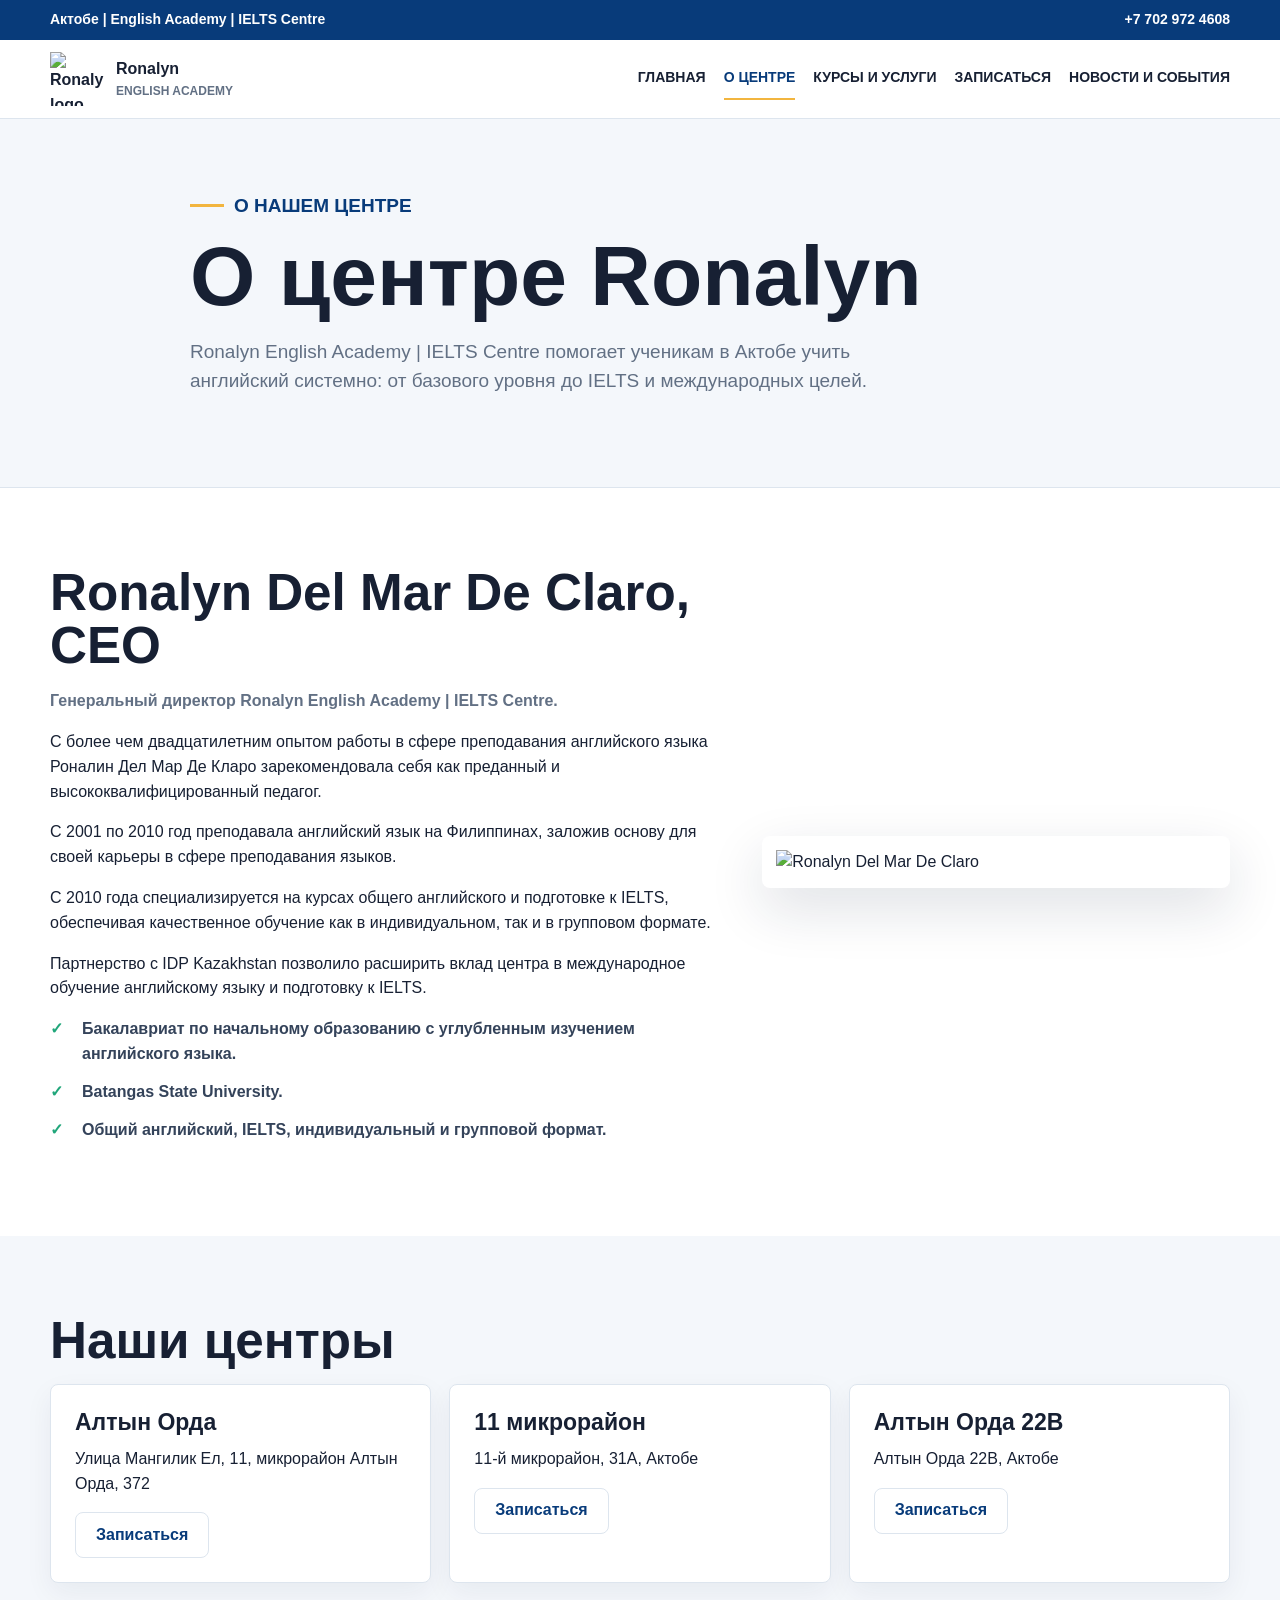
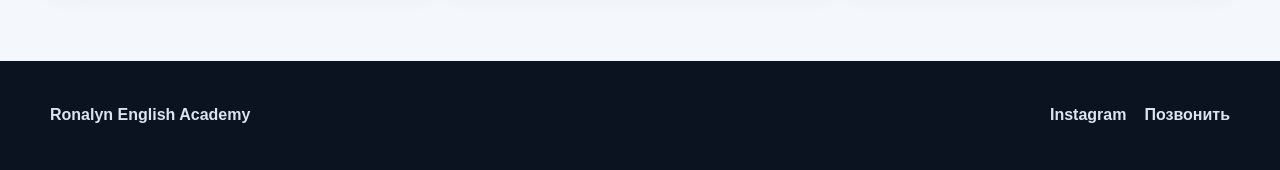
==== about.html @ 09c352d6 "ronalyn first commit" ====
<!doctype html>
<html lang="ru">
<head>
  <meta charset="utf-8">
  <meta name="viewport" content="width=device-width, initial-scale=1">
  <title>О центре | Ronalyn English Academy</title>
  <link rel="stylesheet" href="style.css">
</head>
<body>
  <header class="top">
    <div class="bar"><span>Актобе | English Academy | IELTS Centre</span><a href="tel:+77029724608">+7 702 972 4608</a></div>
    <nav class="nav">
      <a class="brand" href="index.html"><img src="https://static.wixstatic.com/media/af51fd_1a25b10bc0be4569b684b99e322eba43~mv2.png/v1/fill/w_151,h_144,al_c,q_85,usm_0.66_1.00_0.01,enc_avif,quality_auto/%D0%98%D0%B7%D0%BE%D0%B1%D1%80%D0%B0%D0%B6%D0%B5%D0%BD%D0%B8%D0%B5_WhatsApp_2025-06-28_%D0%B2_20_06_30_77cd9bc2-removebg-preview%20(1).png" alt="Ronalyn logo"><span>Ronalyn <small>English Academy</small></span></a>
      <button class="menu" type="button" aria-label="Открыть меню" aria-expanded="false">☰</button>
      <div class="links"><a href="index.html">Главная</a><a class="active" href="about.html">О центре</a><a href="courses.html">Курсы и услуги</a><a href="signup.html">Записаться</a><a href="news.html">Новости и события</a></div>
    </nav>
  </header>
  <main>
    <section class="page-hero"><div class="wrap"><p class="eyebrow dark">О нашем центре</p><h1>О центре Ronalyn</h1><p>Ronalyn English Academy | IELTS Centre помогает ученикам в Актобе учить английский системно: от базового уровня до IELTS и международных целей.</p></div></section>
    <section class="section">
      <div class="wrap split">
        <div>
          <h2>Ronalyn Del Mar De Claro, CEO</h2>
          <p class="muted"><strong>Генеральный директор Ronalyn English Academy | IELTS Centre.</strong></p>
          <p>С более чем двадцатилетним опытом работы в сфере преподавания английского языка Роналин Дел Мар Де Кларо зарекомендовала себя как преданный и высококвалифицированный педагог.</p>
          <p>С 2001 по 2010 год преподавала английский язык на Филиппинах, заложив основу для своей карьеры в сфере преподавания языков.</p>
          <p>С 2010 года специализируется на курсах общего английского и подготовке к IELTS, обеспечивая качественное обучение как в индивидуальном, так и в групповом формате.</p>
          <p>Партнерство с IDP Kazakhstan позволило расширить вклад центра в международное обучение английскому языку и подготовку к IELTS.</p>
          <ul class="ticks"><li>Бакалавриат по начальному образованию с углубленным изучением английского языка.</li><li>Batangas State University.</li><li>Общий английский, IELTS, индивидуальный и групповой формат.</li></ul>
        </div>
        <img class="page-img" src="https://static.wixstatic.com/media/af51fd_d5e7bf82bfbf43d5bb60b14fc044fbf9~mv2.png/v1/crop/x_57,y_30,w_558,h_516/fill/w_343,h_317,al_c,q_85,usm_0.66_1.00_0.01,enc_avif,quality_auto/%D0%B8%D0%B7%D0%BE%D0%B1%D1%80%D0%B0%D0%B6%D0%B5%D0%BD%D0%B8%D0%B5_2025-07-22_012725931.png" alt="Ronalyn Del Mar De Claro">
      </div>
    </section>
    <section class="section pale">
      <div class="wrap">
        <h2>Наши центры</h2>
        <div class="cards three">
          <div class="address"><h3>Алтын Орда</h3><p>Улица Мангилик Ел, 11, микрорайон Алтын Орда, 372</p><a class="btn ghost dark" href="signup.html">Записаться</a></div>
          <div class="address"><h3>11 микрорайон</h3><p>11-й микрорайон, 31А, Актобе</p><a class="btn ghost dark" href="signup.html">Записаться</a></div>
          <div class="address"><h3>Алтын Орда 22В</h3><p>Алтын Орда 22В, Актобе</p><a class="btn ghost dark" href="signup.html">Записаться</a></div>
        </div>
      </div>
    </section>
  </main>
  <footer class="footer"><div class="wrap footer-grid"><strong>Ronalyn English Academy</strong><div><a href="https://www.instagram.com/ronalyn_aktobe/" target="_blank" rel="noopener">Instagram</a><a href="tel:+77029724608">Позвонить</a></div></div></footer>
  <script src="script.js"></script>
</body>
</html>
---- style.css ----
:root {
  --ink: #172033;
  --muted: #627084;
  --blue: #0d63ce;
  --navy: #083b7a;
  --gold: #f2b53f;
  --green: #20a67a;
  --paper: #fff;
  --pale: #f4f7fb;
  --line: #dde5ee;
  --shadow: 0 20px 55px rgba(19, 36, 66, .14);
  --radius: 8px;
  --max: 1180px;
}

* { box-sizing: border-box; }
html { scroll-behavior: smooth; }
body {
  margin: 0;
  color: var(--ink);
  background: var(--paper);
  font-family: Inter, Arial, Helvetica, sans-serif;
  line-height: 1.55;
  overflow-x: hidden;
}
img { display: block; max-width: 100%; }
a { color: inherit; text-decoration: none; }
.wrap, .bar, .nav { width: calc(100% - 40px); max-width: var(--max); margin: 0 auto; }
.bar {
  min-height: 40px;
  display: flex;
  align-items: center;
  justify-content: space-between;
  gap: 16px;
  color: #fff;
  font-size: 14px;
  font-weight: 800;
}
.top { position: sticky; top: 0; z-index: 30; background: #fff; box-shadow: 0 1px 0 var(--line); }
.top::before { content: ""; display: block; height: 40px; background: var(--navy); position: absolute; inset: 0 0 auto; z-index: -1; }
.nav { min-height: 78px; display: flex; align-items: center; gap: 24px; justify-content: space-between; background: #fff; }
.brand { display: flex; align-items: center; gap: 12px; min-width: 0; font-weight: 900; }
.brand img { width: 54px; height: 54px; object-fit: contain; }
.brand small { display: block; color: var(--muted); font-size: 12px; text-transform: uppercase; }
.links { display: flex; align-items: center; gap: 18px; font-size: 14px; font-weight: 900; text-transform: uppercase; }
.links a { padding: 9px 0; border-bottom: 2px solid transparent; }
.links a:hover, .links .active { border-color: var(--gold); color: var(--navy); }
.menu { display: none; width: 44px; height: 44px; flex: 0 0 44px; border: 1px solid var(--line); border-radius: var(--radius); background: #fff; font-size: 24px; font-weight: 900; }
.hero {
  min-height: calc(100vh - 118px);
  display: grid;
  align-items: center;
  color: #fff;
  background: linear-gradient(90deg, rgba(7, 24, 51, .9), rgba(7, 24, 51, .55), rgba(7, 24, 51, .18)),
    url("https://static.wixstatic.com/media/af51fd_ee7fa01b382d435dbd437e3c18b82574~mv2.jpg/v1/crop/x_433,y_713,w_2591,h_2488/fill/w_1200,h_820,al_c,q_85,usm_0.66_1.00_0.01,enc_avif,quality_auto/IMG_1875.jpg") center/cover;
}
.hero-grid, .split { display: grid; grid-template-columns: minmax(0, 1fr) minmax(320px, .7fr); gap: 44px; align-items: center; }
.hero-grid { padding: 86px 0 54px; align-items: end; }
.eyebrow { display: inline-flex; align-items: center; gap: 10px; margin: 0 0 16px; color: #dfeaff; font-size: 13px; font-weight: 900; text-transform: uppercase; }
.eyebrow::before { content: ""; width: 34px; height: 3px; background: var(--gold); }
.eyebrow.dark { color: var(--navy); }
h1, h2, h3, p { margin-top: 0; overflow-wrap: anywhere; }
h1 { max-width: 850px; margin-bottom: 20px; font-size: clamp(44px, 7vw, 84px); line-height: .96; letter-spacing: 0; }
h2 { margin-bottom: 16px; font-size: clamp(32px, 4vw, 54px); line-height: 1.05; letter-spacing: 0; }
h3 { margin-bottom: 10px; font-size: 23px; line-height: 1.2; }
.lead { max-width: 700px; color: #eef5ff; font-size: 20px; }
.muted, .card p, .form-box p, .news p { color: var(--muted); }
.actions { display: flex; flex-wrap: wrap; gap: 12px; margin-top: 30px; }
.btn {
  display: inline-flex;
  align-items: center;
  justify-content: center;
  min-height: 46px;
  padding: 0 20px;
  border: 1px solid transparent;
  border-radius: var(--radius);
  background: var(--blue);
  color: #fff;
  font-weight: 900;
}
.btn:hover { background: var(--navy); box-shadow: 0 14px 28px rgba(13, 99, 206, .25); }
.btn.ghost { background: #fff; color: var(--navy); border-color: var(--line); }
.btn.ghost.dark { background: transparent; }
.btn.small { min-height: 42px; }
.glass { padding: 24px; border: 1px solid rgba(255,255,255,.25); border-radius: var(--radius); background: rgba(255,255,255,.13); backdrop-filter: blur(14px); }
.glass strong { display: block; margin-bottom: 10px; font-size: 26px; line-height: 1.15; }
.section { padding: 78px 0; }
.pale { background: var(--pale); }
.title-row { display: flex; justify-content: space-between; align-items: end; gap: 20px; margin-bottom: 30px; }
.cards { display: grid; gap: 18px; }
.three { grid-template-columns: repeat(3, minmax(0, 1fr)); }
.two { grid-template-columns: repeat(2, minmax(0, 1fr)); }
.card, .form-box, .news, .address {
  display: block;
  min-height: 100%;
  padding: 24px;
  border: 1px solid var(--line);
  border-radius: var(--radius);
  background: #fff;
  box-shadow: 0 10px 28px rgba(18, 37, 68, .06);
}
.card-img, .page-img {
  width: 100%;
  border-radius: var(--radius);
  object-fit: cover;
  box-shadow: var(--shadow);
}
.card-img {
  height: 184px;
  margin: -24px -24px 20px;
  width: calc(100% + 48px);
  border-radius: var(--radius) var(--radius) 0 0;
  box-shadow: none;
}
.page-img {
  max-height: 430px;
  object-fit: contain;
  background: #fff;
  padding: 14px;
}
.card span { display: inline-flex; margin-bottom: 14px; padding: 7px 10px; border-radius: 999px; background: rgba(13,99,206,.1); color: var(--navy); font-size: 12px; font-weight: 900; text-transform: uppercase; }
.badge { display: inline-flex; margin-bottom: 14px; padding: 7px 10px; border-radius: 999px; background: rgba(13,99,206,.1); color: var(--navy); font-size: 12px; font-weight: 900; text-transform: uppercase; }
.card:hover { transform: translateY(-2px); box-shadow: var(--shadow); }
.ticks { display: grid; gap: 13px; padding: 0; list-style: none; }
.ticks li { padding-left: 32px; position: relative; font-weight: 800; color: #34435a; }
.ticks li::before { content: "✓"; position: absolute; left: 0; top: 0; color: var(--green); font-weight: 900; }
.photos { display: grid; grid-template-columns: 1fr 1fr; gap: 14px; }
.photos img { width: 100%; height: 390px; object-fit: cover; border-radius: var(--radius); box-shadow: var(--shadow); }
.ielts { background: #071e3d; color: #fff; }
.ielts p { color: #d7e4f5; }
.idp { padding: 18px; border-radius: var(--radius); background: #fff; box-shadow: var(--shadow); }
.page-hero { padding: 72px 0; background: var(--pale); border-bottom: 1px solid var(--line); }
.page-hero .wrap { max-width: 900px; }
.page-hero p { max-width: 720px; color: var(--muted); font-size: 19px; }
.form-grid { display: grid; grid-template-columns: minmax(0, .8fr) minmax(0, 1.2fr); gap: 24px; align-items: start; }
.form-box input, .form-box select, .form-box textarea {
  width: 100%;
  min-height: 46px;
  margin-bottom: 12px;
  padding: 12px;
  border: 1px solid var(--line);
  border-radius: var(--radius);
  font: inherit;
}
.form-box textarea { min-height: 120px; resize: vertical; }
.footer { padding: 42px 0; background: #0b1320; color: #dce4ef; }
.footer-grid { display: flex; justify-content: space-between; gap: 20px; align-items: center; }
.footer a { margin-left: 18px; font-weight: 900; }
.contact-actions {
  display: flex;
  flex-wrap: wrap;
  gap: 10px;
  margin-top: 18px;
}
.btn.whatsapp {
  background: #20a67a;
}
.btn.whatsapp:hover {
  background: #16845f;
  box-shadow: 0 14px 28px rgba(32, 166, 122, .25);
}

@media (max-width: 900px) {
  .menu { display: inline-grid; place-items: center; }
  .links { position: absolute; top: 118px; left: 20px; right: 20px; display: none; flex-direction: column; align-items: stretch; gap: 0; padding: 12px; border: 1px solid var(--line); border-radius: var(--radius); background: #fff; box-shadow: var(--shadow); }
  .links.open { display: flex; }
  .links a { padding: 13px; }
  .hero-grid, .split, .form-grid { grid-template-columns: 1fr; }
  .three, .two { grid-template-columns: 1fr; }
}
@media (max-width: 620px) {
  .wrap, .bar, .nav { width: calc(100% - 28px); }
  .bar { min-height: 58px; align-items: flex-start; flex-direction: column; justify-content: center; }
  .top::before { height: 58px; }
  .links { top: 136px; left: 14px; right: 14px; }
  .brand img { width: 48px; height: 48px; }
  .hero { min-height: auto; }
  .hero-grid { padding: 58px 0 34px; }
  h1 { font-size: 42px; }
  .lead { font-size: 18px; }
  .actions .btn { flex: 1 1 150px; white-space: normal; text-align: center; padding-inline: 14px; }
  .section { padding: 56px 0; }
  .title-row, .footer-grid { align-items: flex-start; flex-direction: column; }
  .photos { grid-template-columns: 1fr; }
  .photos img { height: 280px; }
  .footer a { display: inline-block; margin: 8px 16px 0 0; }
}
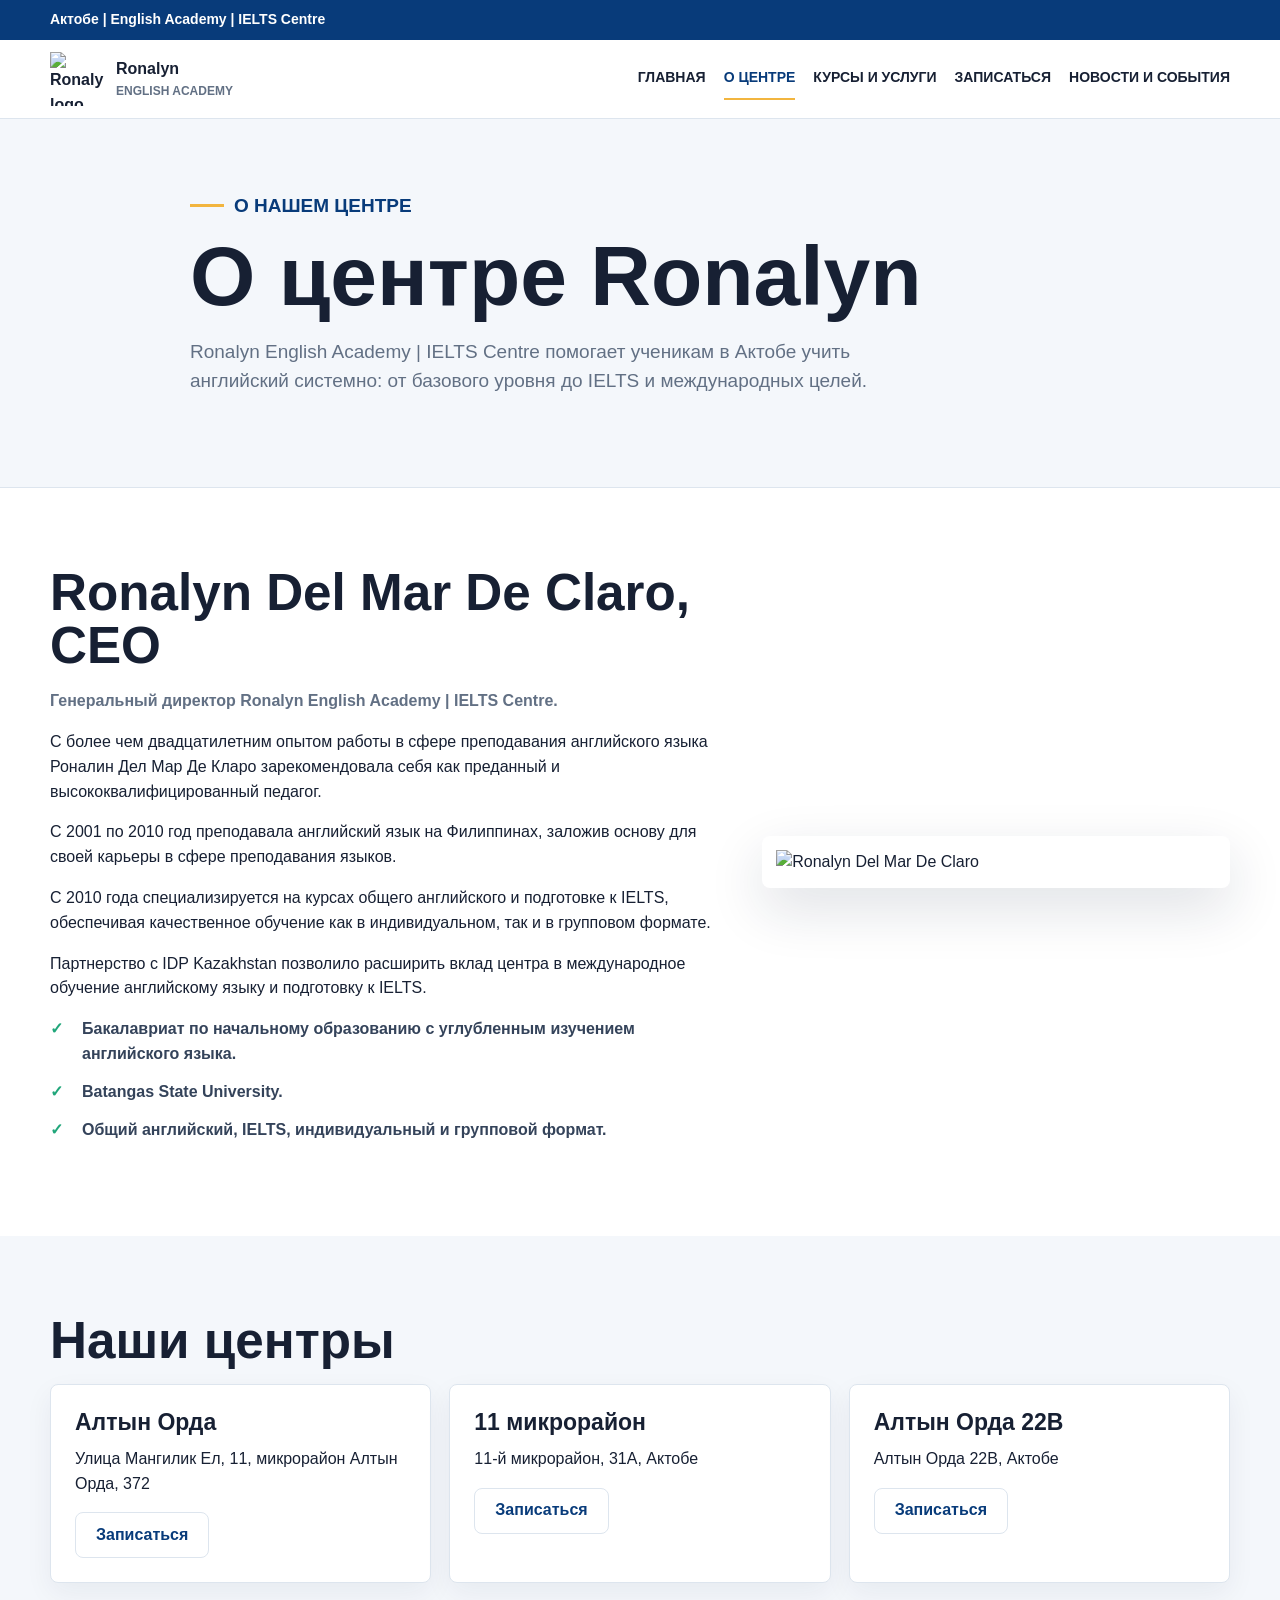
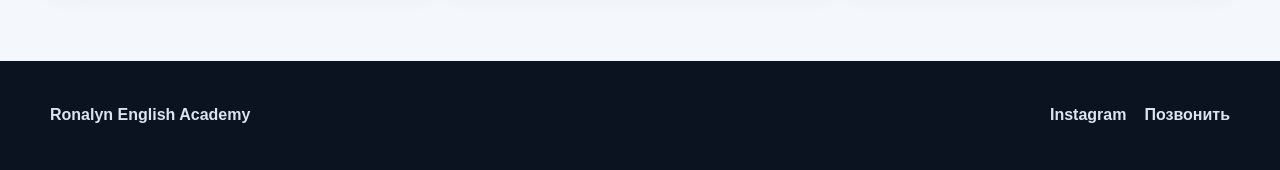
==== commit c7cdc11d: "deleted number" ====
--- a/about.html
+++ b/about.html
@@ -5,10 +5,11 @@
   <meta name="viewport" content="width=device-width, initial-scale=1">
   <title>О центре | Ronalyn English Academy</title>
   <link rel="stylesheet" href="style.css">
+  <link rel="icon" type="image/png" href="https://static.wixstatic.com/media/af51fd_1a25b10bc0be4569b684b99e322eba43~mv2.png/v1/fill/w_151,h_144,al_c,q_85,usm_0.66_1.00_0.01,enc_avif,quality_auto/%D0%98%D0%B7%D0%BE%D0%B1%D1%80%D0%B0%D0%B6%D0%B5%D0%BD%D0%B8%D0%B5_WhatsApp_2025-06-28_%D0%B2_20_06_30_77cd9bc2-removebg-preview%20(1).png" />
 </head>
 <body>
   <header class="top">
-    <div class="bar"><span>Актобе | English Academy | IELTS Centre</span><a href="tel:+77029724608">+7 702 972 4608</a></div>
+    <div class="bar"><span>Актобе | English Academy | IELTS Centre</span><a href="tel:+77029724608"></a></div>
     <nav class="nav">
       <a class="brand" href="index.html"><img src="https://static.wixstatic.com/media/af51fd_1a25b10bc0be4569b684b99e322eba43~mv2.png/v1/fill/w_151,h_144,al_c,q_85,usm_0.66_1.00_0.01,enc_avif,quality_auto/%D0%98%D0%B7%D0%BE%D0%B1%D1%80%D0%B0%D0%B6%D0%B5%D0%BD%D0%B8%D0%B5_WhatsApp_2025-06-28_%D0%B2_20_06_30_77cd9bc2-removebg-preview%20(1).png" alt="Ronalyn logo"><span>Ronalyn <small>English Academy</small></span></a>
       <button class="menu" type="button" aria-label="Открыть меню" aria-expanded="false">☰</button>
--- a/style.css
+++ b/style.css
@@ -99,6 +99,7 @@
   background: #fff;
   box-shadow: 0 10px 28px rgba(18, 37, 68, .06);
 }
+
 .card-img, .page-img {
   width: 100%;
   border-radius: var(--radius);
